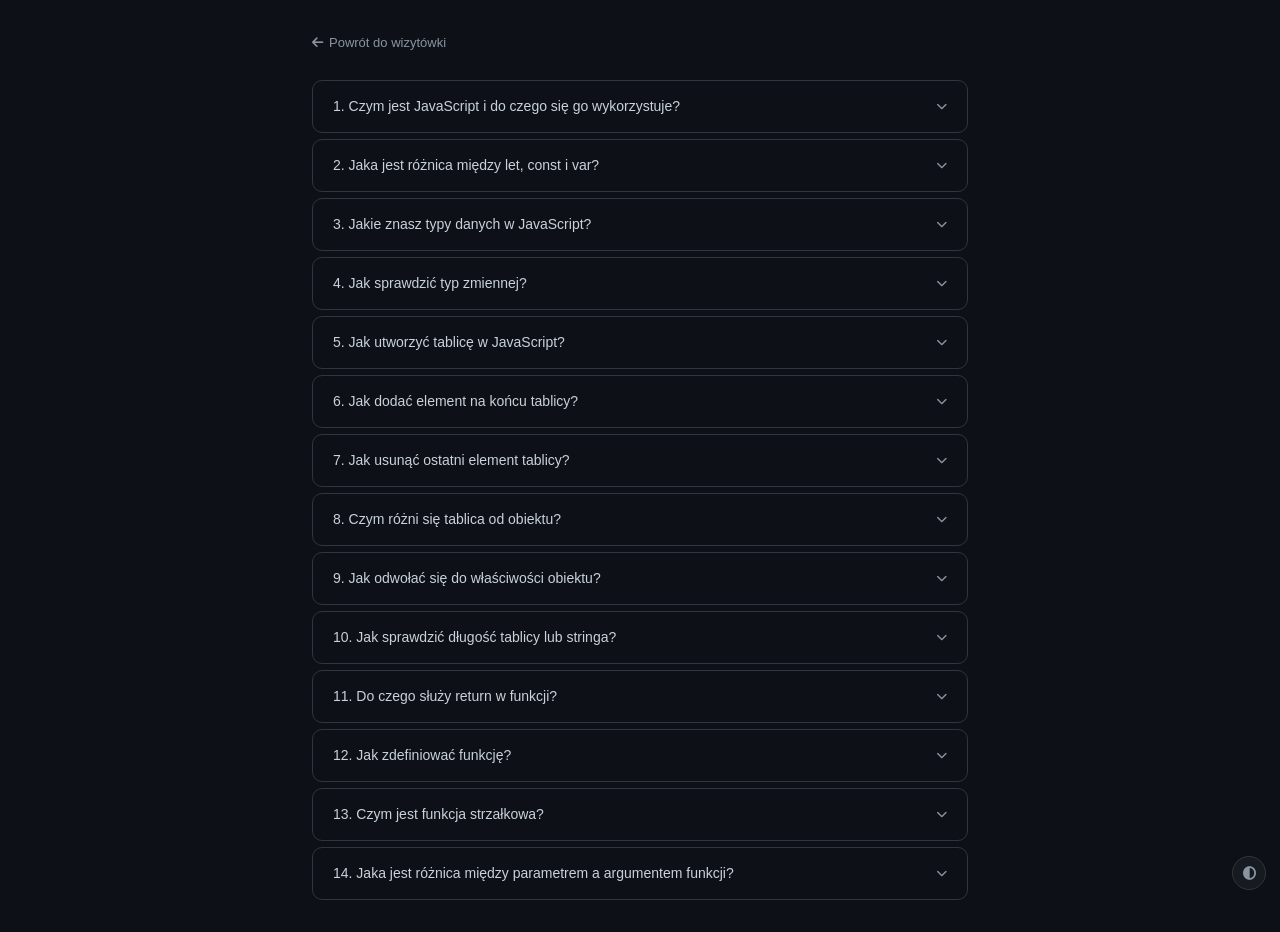
==== test.html @ 91b16a76 "Add files via upload" ====
<!DOCTYPE html>
<html lang="pl">
<head>
<meta charset="UTF-8">
<meta name="viewport" content="width=device-width, initial-scale=1.0">
<link rel="stylesheet" href="https://cdnjs.cloudflare.com/ajax/libs/font-awesome/6.5.1/css/all.min.css">
<link rel="stylesheet" href="styles.css">
<title>JS Quiz | avvizo</title>
</head>
<body>

<div class="quiz-strona">
  <a class="powrot" href="index.html"><i class="fa-solid fa-arrow-left"></i> Powrót do wizytówki</a>


  <div class="faq-lista" id="faq"></div>
</div>

<button class="motyw" onclick="przelaczMotyw()" title="zmień motyw"><i class="fa-solid fa-circle-half-stroke"></i></button>

<script src="quiz.js"></script>
</body>
</html>
---- styles.css ----
:root {
  --tlo: #0d1117;
  --tlo-2: #161b22;
  --tekst: #c9d1d9;
  --tekst-2: #8b949e;
  --linia: #30363d;
  --link: #58a6ff;
  --zielony: #238636;
  --zielony-2: #2ea043;
  --klucz: #ffa657;
  --wartosc: #a5d6ff;
  --komentarz: #616e7f;
  --podswietlenie: #1f2937;
}

[data-motyw="jasny"] {
  --tlo: #ffffff;
  --tlo-2: #f6f8fa;
  --tekst: #1f2328;
  --tekst-2: #656d76;
  --linia: #d0d7de;
  --link: #0969da;
  --zielony: #1a7f37;
  --zielony-2: #2da44e;
  --klucz: #9a6700;
  --wartosc: #0550ae;
  --komentarz: #656d76;
  --podswietlenie: #eaeef2;
}

* { margin: 0; padding: 0; box-sizing: border-box; }

body {
  background: var(--tlo);
  color: var(--tekst);
  font: 14px/1.5 -apple-system, BlinkMacSystemFont, 'Segoe UI', Helvetica, Arial, sans-serif;
  transition: background .3s, color .3s;
}

a { color: var(--link); text-decoration: none; }
a:hover { text-decoration: underline; }

.strona {
  max-width: 1280px;
  margin: 0 auto;
  padding: 24px 32px;
  display: grid;
  grid-template-columns: 296px 1fr;
  gap: 24px;
}

.awatar {
  position: relative;
  width: 296px;
  height: 296px;
  margin-bottom: 16px;
  border-radius: 50%;
  background: var(--tlo-2);
  border: 1px solid var(--linia);
  display: flex;
  align-items: center;
  justify-content: center;
  font-size: 100px;
  color: var(--tekst-2);
}
.status {
  position: absolute;
  bottom: 12px;
  right: 12px;
  width: 38px;
  height: 38px;
  border-radius: 50%;
  background: var(--tlo);
  border: 1px solid var(--linia);
  display: flex;
  align-items: center;
  justify-content: center;
  font-size: 18px;
  cursor: pointer;
}
.bok h1 { font-size: 26px; line-height: 1.25; }
.bio { margin-top: 8px; }

.karta {
  background: var(--tlo);
  border: 1px solid var(--linia);
  border-radius: 6px;
  margin-bottom: 24px;
}
.karta-naglowek {
  padding: 8px 16px;
  background: var(--tlo-2);
  border-bottom: 1px solid var(--linia);
}
.karta h2 {
  font-size: 14px;
  display: flex;
  align-items: center;
  gap: 6px;
  padding: 16px 16px 12px;
}
.karta .tagi, .karta .ulubione { padding: 0 16px 16px; }

.podwojne {
  display: grid;
  grid-template-columns: 1fr 1fr;
  gap: 12px;
  margin-bottom: 24px;
}
.podwojne .karta { margin-bottom: 0; }

/* badge */
.tagi { display: flex; flex-wrap: wrap; gap: 6px; }
.tag {
  padding: 4px 10px;
  border-radius: 20px;
  border: 1px solid var(--linia);
  font-size: 12px;
  font-weight: 500;
  cursor: pointer;
  user-select: none;
  transition: all .2s;
}
.tag:hover { border-color: var(--akcent); color: var(--akcent); }
.tag.wybrany { background: var(--akcent); border-color: var(--akcent); color: #fff; }
.tag[data-kat="sec"] { --akcent: #f0883e; }
.tag[data-kat="dev"] { --akcent: #a371f7; }
.tag[data-kat="jezyk"] { --akcent: #58a6ff; }
.tag[data-kat="narz"] { --akcent: #3fb950; }

.ulubione { list-style: none; display: flex; flex-direction: column; gap: 10px; }
.ulubione li { display: flex; align-items: center; gap: 10px; }
.ulubione i { width: 24px; text-align: center; color: var(--tekst-2); }
.ulubione small { display: block; color: var(--tekst-2); }

.przyciski { display: flex; flex-wrap: wrap; gap: 8px; margin-bottom: 24px; }
.przycisk {
  padding: 6px 14px;
  border-radius: 6px;
  border: 1px solid var(--linia);
  background: var(--tlo-2);
  color: var(--tekst);
  font: 500 13px inherit;
  cursor: pointer;
  transition: all .15s;
}
.przycisk:hover { background: var(--podswietlenie); }
.przycisk.glowny { background: var(--zielony); border-color: var(--zielony); color: #fff; }
.przycisk.glowny:hover { background: var(--zielony-2); }

.terminal {
  padding: 16px;
  font: 13px/1.7 Consolas, 'Cascadia Code', monospace;
  overflow-x: auto;
}
.readme-flex { display: flex; gap: 16px; flex-wrap: wrap; }
.ascii { font-size: 10px; line-height: 1.15; white-space: pre; }
.klucz { color: var(--klucz); }
.wartosc { color: var(--wartosc); }
.komentarz { color: var(--komentarz); }
.cytat { color: var(--komentarz); font-style: italic; }
.wiersz { display: flex; white-space: nowrap; }

.wkresy-naglowek {
  display: flex;
  justify-content: space-between;
  align-items: center;
  padding: 12px 16px;
}
.rok {
  background: var(--zielony);
  color: #fff;
  border-radius: 6px;
  padding: 3px 12px;
  font-size: 12px;
  font-weight: 500;
}
.miesiace, .siatka { display: flex; gap: 3px; padding: 0 16px; }
.miesiace { margin-bottom: 4px; font-size: 10px; color: var(--tekst-2); }
.miesiace span { width: 20px; }
.kolumna { display: flex; flex-direction: column; gap: 3px; }
.dzien { width: 11px; height: 11px; border-radius: 2px; background: var(--tlo-2); }
.dzien:hover { outline: 1px solid var(--tekst-2); }
.p1 { background: #0e4429; }
.p2 { background: #006d32; }
.p3 { background: #26a641; }
.p4 { background: #39d353; }
[data-motyw="jasny"] .p1 { background: #9be9a8; }
[data-motyw="jasny"] .p2 { background: #40c463; }
[data-motyw="jasny"] .p3 { background: #30a14e; }
[data-motyw="jasny"] .p4 { background: #216e39; }
.legenda {
  display: flex;
  justify-content: flex-end;
  align-items: center;
  gap: 4px;
  padding: 8px 16px 16px;
  font-size: 10px;
  color: var(--tekst-2);
}
.legenda .dzien { display: inline-block; }


.motyw {
  position: fixed;
  bottom: 10px;
  right: 14px;
  width: 34px;
  height: 34px;
  border-radius: 50%;
  border: 1px solid var(--linia);
  background: var(--tlo-2);
  color: var(--tekst-2);
  cursor: pointer;
}

@media (max-width: 1012px) {
  .strona { grid-template-columns: 1fr; padding: 16px; }
  .awatar { width: 120px; height: 120px; font-size: 50px; }
  .podwojne { grid-template-columns: 1fr; }
}

/* === FAQ === */
.quiz-strona {
  max-width: 720px;
  margin: 0 auto;
  padding: 32px;
  opacity: 0;
  animation: fadeInUp .6s ease forwards;
}
@keyframes fadeInUp {
  from { opacity: 0; transform: translateY(16px); }
  to { opacity: 1; transform: translateY(0); }
}

.powrot {
  display: inline-flex;
  align-items: center;
  gap: 6px;
  margin-bottom: 28px;
  color: var(--tekst-2);
  font-size: 13px;
  transition: color .3s ease, transform .3s ease;
}
.powrot:hover { color: var(--link); text-decoration: none; transform: translateX(-3px); }

.faq-lista {
  display: flex;
  flex-direction: column;
  gap: 6px;
}

.faq-element {
  background: var(--tlo);
  border: 1px solid var(--linia);
  border-radius: 10px;
  overflow: hidden;
  transition: border-color .3s ease, box-shadow .3s ease, transform .25s cubic-bezier(.4,0,.2,1);
  opacity: 0;
  transform: translateY(12px);
  animation: faqIn .45s ease forwards;
}
.faq-element:hover {
  border-color: var(--tekst-2);
  transform: translateY(-1px);
  box-shadow: 0 4px 20px rgba(0,0,0,.15);
}
.faq-element:nth-child(1) { animation-delay: .05s; }
.faq-element:nth-child(2) { animation-delay: .09s; }
.faq-element:nth-child(3) { animation-delay: .13s; }
.faq-element:nth-child(4) { animation-delay: .17s; }
.faq-element:nth-child(5) { animation-delay: .21s; }
.faq-element:nth-child(6) { animation-delay: .25s; }
.faq-element:nth-child(7) { animation-delay: .29s; }
.faq-element:nth-child(8) { animation-delay: .33s; }
.faq-element:nth-child(9) { animation-delay: .37s; }
.faq-element:nth-child(10) { animation-delay: .41s; }
.faq-element:nth-child(11) { animation-delay: .45s; }
.faq-element:nth-child(12) { animation-delay: .49s; }
.faq-element:nth-child(13) { animation-delay: .53s; }
.faq-element:nth-child(14) { animation-delay: .57s; }
@keyframes faqIn {
  to { opacity: 1; transform: translateY(0); }
}

.faq-pytanie {
  display: flex;
  justify-content: space-between;
  align-items: center;
  gap: 12px;
  padding: 15px 20px;
  cursor: pointer;
  font-weight: 500;
  user-select: none;
  transition: background .25s ease, color .3s ease, padding .35s cubic-bezier(.4,0,.2,1);
}
.faq-pytanie:hover { background: var(--podswietlenie); }
.faq-pytanie i {
  font-size: 11px;
  color: var(--tekst-2);
  transition: transform .4s cubic-bezier(.4,0,.2,1), color .3s ease;
  flex-shrink: 0;
}
.faq-pytanie.aktywne i {
  transform: rotate(180deg);
  color: var(--zielony);
}
.faq-pytanie.aktywne {
  color: var(--zielony);
}

.faq-odpowiedz {
  height: 0;
  overflow: hidden;
  transition: height .4s cubic-bezier(.4,0,.2,1);
}
.faq-odpowiedz p {
  padding: 2px 20px 18px;
  color: var(--tekst-2);
  line-height: 1.65;
  font-size: 14px;
  opacity: 0;
  transform: translateY(-6px);
  transition: opacity .35s ease .1s, transform .35s ease .1s;
}
.faq-odpowiedz.otwarta p {
  opacity: 1;
  transform: translateY(0);
}

.faq-element.aktywne {
  border-color: var(--zielony);
  box-shadow: 0 0 0 1px var(--zielony), 0 4px 24px rgba(35,134,54,.1);
}

@media (max-width: 600px) {
  .quiz-strona { padding: 16px; }
}
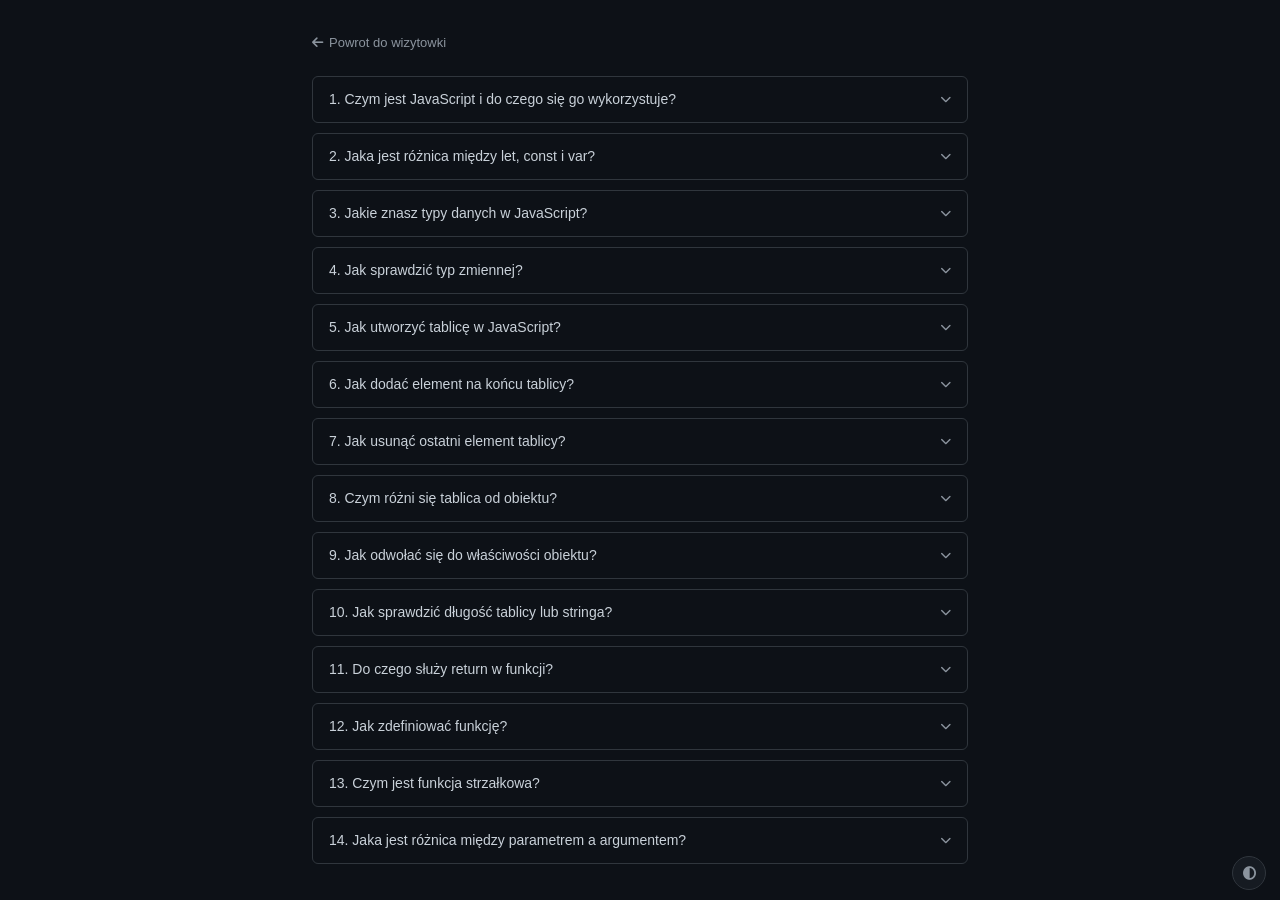
==== commit b50775b3: "Add files via upload" ====
--- a/test.html
+++ b/test.html
@@ -10,13 +10,11 @@
 <body>
 
 <div class="quiz-strona">
-  <a class="powrot" href="index.html"><i class="fa-solid fa-arrow-left"></i> Powrót do wizytówki</a>
-
-
+  <a class="powrot" href="index.html"><i class="fa-solid fa-arrow-left"></i> Powrot do wizytowki</a>
   <div class="faq-lista" id="faq"></div>
 </div>
 
-<button class="motyw" onclick="przelaczMotyw()" title="zmień motyw"><i class="fa-solid fa-circle-half-stroke"></i></button>
+<button class="motyw" onclick="przelaczMotyw()" title="zmien motyw"><i class="fa-solid fa-circle-half-stroke"></i></button>
 
 <script src="quiz.js"></script>
 </body>
--- a/styles.css
+++ b/styles.css
@@ -34,7 +34,6 @@
   background: var(--tlo);
   color: var(--tekst);
   font: 14px/1.5 -apple-system, BlinkMacSystemFont, 'Segoe UI', Helvetica, Arial, sans-serif;
-  transition: background .3s, color .3s;
 }
 
 a { color: var(--link); text-decoration: none; }
@@ -109,7 +108,6 @@
 }
 .podwojne .karta { margin-bottom: 0; }
 
-/* badge */
 .tagi { display: flex; flex-wrap: wrap; gap: 6px; }
 .tag {
   padding: 4px 10px;
@@ -119,7 +117,6 @@
   font-weight: 500;
   cursor: pointer;
   user-select: none;
-  transition: all .2s;
 }
 .tag:hover { border-color: var(--akcent); color: var(--akcent); }
 .tag.wybrany { background: var(--akcent); border-color: var(--akcent); color: #fff; }
@@ -142,7 +139,6 @@
   color: var(--tekst);
   font: 500 13px inherit;
   cursor: pointer;
-  transition: all .15s;
 }
 .przycisk:hover { background: var(--podswietlenie); }
 .przycisk.glowny { background: var(--zielony); border-color: var(--zielony); color: #fff; }
@@ -200,7 +196,6 @@
 }
 .legenda .dzien { display: inline-block; }
 
-
 .motyw {
   position: fixed;
   bottom: 10px;
@@ -220,117 +215,55 @@
   .podwojne { grid-template-columns: 1fr; }
 }
 
-/* === FAQ === */
+/* podstrona z odpowiedziami */
 .quiz-strona {
   max-width: 720px;
   margin: 0 auto;
   padding: 32px;
-  opacity: 0;
-  animation: fadeInUp .6s ease forwards;
-}
-@keyframes fadeInUp {
-  from { opacity: 0; transform: translateY(16px); }
-  to { opacity: 1; transform: translateY(0); }
-}
-
+}
 .powrot {
   display: inline-flex;
   align-items: center;
   gap: 6px;
-  margin-bottom: 28px;
+  margin-bottom: 24px;
   color: var(--tekst-2);
   font-size: 13px;
-  transition: color .3s ease, transform .3s ease;
-}
-.powrot:hover { color: var(--link); text-decoration: none; transform: translateX(-3px); }
-
-.faq-lista {
-  display: flex;
-  flex-direction: column;
-  gap: 6px;
-}
+}
+.powrot:hover { color: var(--link); text-decoration: none; }
+
+.faq-lista { display: flex; flex-direction: column; gap: 10px; }
 
 .faq-element {
   background: var(--tlo);
   border: 1px solid var(--linia);
-  border-radius: 10px;
+  border-radius: 6px;
   overflow: hidden;
-  transition: border-color .3s ease, box-shadow .3s ease, transform .25s cubic-bezier(.4,0,.2,1);
-  opacity: 0;
-  transform: translateY(12px);
-  animation: faqIn .45s ease forwards;
-}
-.faq-element:hover {
-  border-color: var(--tekst-2);
-  transform: translateY(-1px);
-  box-shadow: 0 4px 20px rgba(0,0,0,.15);
-}
-.faq-element:nth-child(1) { animation-delay: .05s; }
-.faq-element:nth-child(2) { animation-delay: .09s; }
-.faq-element:nth-child(3) { animation-delay: .13s; }
-.faq-element:nth-child(4) { animation-delay: .17s; }
-.faq-element:nth-child(5) { animation-delay: .21s; }
-.faq-element:nth-child(6) { animation-delay: .25s; }
-.faq-element:nth-child(7) { animation-delay: .29s; }
-.faq-element:nth-child(8) { animation-delay: .33s; }
-.faq-element:nth-child(9) { animation-delay: .37s; }
-.faq-element:nth-child(10) { animation-delay: .41s; }
-.faq-element:nth-child(11) { animation-delay: .45s; }
-.faq-element:nth-child(12) { animation-delay: .49s; }
-.faq-element:nth-child(13) { animation-delay: .53s; }
-.faq-element:nth-child(14) { animation-delay: .57s; }
-@keyframes faqIn {
-  to { opacity: 1; transform: translateY(0); }
-}
-
+}
 .faq-pytanie {
   display: flex;
   justify-content: space-between;
   align-items: center;
-  gap: 12px;
-  padding: 15px 20px;
+  padding: 12px 16px;
   cursor: pointer;
   font-weight: 500;
   user-select: none;
-  transition: background .25s ease, color .3s ease, padding .35s cubic-bezier(.4,0,.2,1);
 }
 .faq-pytanie:hover { background: var(--podswietlenie); }
-.faq-pytanie i {
-  font-size: 11px;
-  color: var(--tekst-2);
-  transition: transform .4s cubic-bezier(.4,0,.2,1), color .3s ease;
-  flex-shrink: 0;
-}
-.faq-pytanie.aktywne i {
-  transform: rotate(180deg);
-  color: var(--zielony);
-}
-.faq-pytanie.aktywne {
-  color: var(--zielony);
-}
+.faq-pytanie i { font-size: 11px; color: var(--tekst-2); transition: transform .3s; }
+.faq-pytanie.aktywne i { transform: rotate(180deg); }
+.faq-pytanie.aktywne { color: var(--zielony); }
 
 .faq-odpowiedz {
-  height: 0;
+  max-height: 0;
   overflow: hidden;
-  transition: height .4s cubic-bezier(.4,0,.2,1);
-}
+  transition: max-height .35s ease;
+}
+.faq-odpowiedz.otwarta { max-height: 150px; }
 .faq-odpowiedz p {
-  padding: 2px 20px 18px;
-  color: var(--tekst-2);
-  line-height: 1.65;
+  padding: 0 16px 14px;
+  color: var(--tekst-2);
+  line-height: 1.6;
   font-size: 14px;
-  opacity: 0;
-  transform: translateY(-6px);
-  transition: opacity .35s ease .1s, transform .35s ease .1s;
-}
-.faq-odpowiedz.otwarta p {
-  opacity: 1;
-  transform: translateY(0);
-}
-
-.faq-element.aktywne {
-  border-color: var(--zielony);
-  box-shadow: 0 0 0 1px var(--zielony), 0 4px 24px rgba(35,134,54,.1);
 }
 
 @media (max-width: 600px) {
